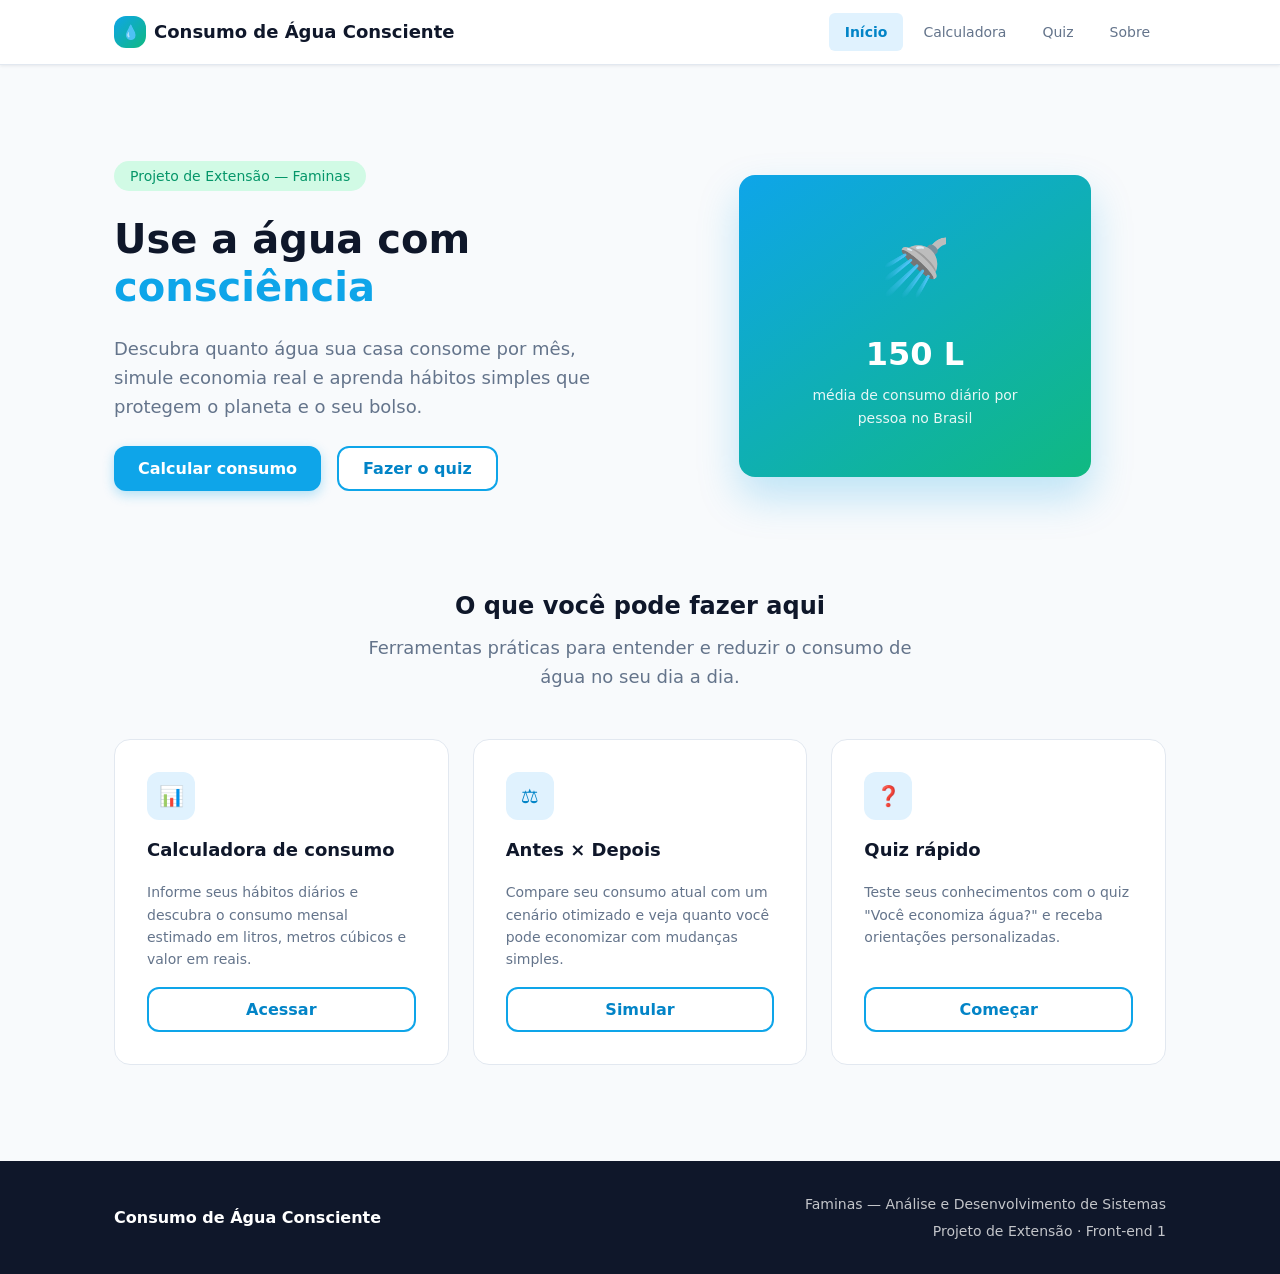
==== index.html @ c80ac8b9 "Início do projeto Consumo de Água Consciente Primeira entrega com as páginas principais, identidade " ====
<!DOCTYPE html>
<html lang="pt-BR">
<head>
  <meta charset="UTF-8">
  <meta name="viewport" content="width=device-width, initial-scale=1.0">
  <meta name="description" content="Consumo de Água Consciente — projeto de extensão sobre uso racional da água no dia a dia.">
  <title>Consumo de Água Consciente | Início</title>
  <link rel="stylesheet" href="css/variables.css">
  <link rel="stylesheet" href="css/layout.css">
</head>
<body>

  <header class="site-header">
    <div class="header-inner">
      <a href="index.html" class="site-logo" aria-label="Página inicial">
        <span class="logo-icon" aria-hidden="true">💧</span>
        <span>Consumo de Água Consciente</span>
      </a>

      <button class="nav-toggle" type="button" aria-label="Abrir menu de navegação" aria-expanded="false" aria-controls="menu-principal">
        <span class="nav-toggle-bar"></span>
        <span class="nav-toggle-bar"></span>
        <span class="nav-toggle-bar"></span>
      </button>

      <nav class="site-nav" id="menu-principal" aria-label="Navegação principal">
        <ul class="nav-list">
          <li><a href="index.html" class="nav-link nav-link--active">Início</a></li>
          <li><a href="calculadora.html" class="nav-link">Calculadora</a></li>
          <li><a href="quiz.html" class="nav-link">Quiz</a></li>
          <li><a href="sobre.html" class="nav-link">Sobre</a></li>
        </ul>
      </nav>
    </div>
  </header>

  <main class="site-main">
    <div class="container">

      <section class="hero" aria-labelledby="hero-titulo">
        <div class="hero-content">
          <span class="hero-badge">Projeto de Extensão — Faminas</span>
          <h1 id="hero-titulo" class="hero-title">
            Use a água com <span>consciência</span>
          </h1>
          <p class="hero-description">
            Descubra quanto água sua casa consome por mês, simule economia real
            e aprenda hábitos simples que protegem o planeta e o seu bolso.
          </p>
          <div class="hero-actions">
            <a href="calculadora.html" class="btn btn--primary">Calcular consumo</a>
            <a href="quiz.html" class="btn btn--secondary">Fazer o quiz</a>
          </div>
        </div>

        <aside class="hero-visual" aria-hidden="true">
          <div class="hero-card">
            <p class="hero-card-icon">🚿</p>
            <p class="hero-card-value">150 L</p>
            <p class="hero-card-label">média de consumo diário por pessoa no Brasil</p>
          </div>
        </aside>
      </section>

      <section class="section" aria-labelledby="recursos-titulo">
        <header class="section-header">
          <h2 id="recursos-titulo" class="section-title">O que você pode fazer aqui</h2>
          <p class="section-subtitle">
            Ferramentas práticas para entender e reduzir o consumo de água no seu dia a dia.
          </p>
        </header>

        <div class="card-grid">
          <article class="card">
            <span class="card-icon" aria-hidden="true">📊</span>
            <h3 class="card-title">Calculadora de consumo</h3>
            <p class="card-text">
              Informe seus hábitos diários e descubra o consumo mensal estimado
              em litros, metros cúbicos e valor em reais.
            </p>
            <a href="calculadora.html" class="btn btn--secondary">Acessar</a>
          </article>

          <article class="card">
            <span class="card-icon" aria-hidden="true">⚖️</span>
            <h3 class="card-title">Antes × Depois</h3>
            <p class="card-text">
              Compare seu consumo atual com um cenário otimizado e veja quanto
              você pode economizar com mudanças simples.
            </p>
            <a href="calculadora.html" class="btn btn--secondary">Simular</a>
          </article>

          <article class="card">
            <span class="card-icon" aria-hidden="true">❓</span>
            <h3 class="card-title">Quiz rápido</h3>
            <p class="card-text">
              Teste seus conhecimentos com o quiz "Você economiza água?" e
              receba orientações personalizadas.
            </p>
            <a href="quiz.html" class="btn btn--secondary">Começar</a>
          </article>
        </div>
      </section>

    </div>
  </main>

  <footer class="site-footer">
    <div class="footer-inner">
      <p class="footer-brand">Consumo de Água Consciente</p>
      <div class="footer-info">
        <p>Faminas — Análise e Desenvolvimento de Sistemas</p>
        <p>Projeto de Extensão · Front-end 1</p>
      </div>
    </div>
  </footer>

  <script src="js/main.js"></script>
</body>
</html>
---- css/variables.css ----
:root {
  /* Paleta — tons modernos de água e sustentabilidade */
  --color-primary: #0ea5e9;
  --color-primary-dark: #0284c7;
  --color-primary-light: #e0f2fe;
  --color-secondary: #10b981;
  --color-secondary-dark: #059669;

  --color-bg: #f8fafc;
  --color-bg-card: #ffffff;
  --color-surface: #f1f5f9;

  --color-text: #0f172a;
  --color-text-muted: #64748b;
  --color-text-inverse: #ffffff;

  --color-border: #e2e8f0;
  --color-shadow: rgba(15, 23, 42, 0.08);

  /* Tipografia */
  --font-family: "Segoe UI", system-ui, -apple-system, sans-serif;
  --font-size-sm: 0.875rem;
  --font-size-base: 1rem;
  --font-size-lg: 1.125rem;
  --font-size-xl: 1.25rem;
  --font-size-2xl: 1.5rem;
  --font-size-3xl: 2rem;
  --font-size-4xl: 2.5rem;

  --line-height: 1.6;
  --font-weight-normal: 400;
  --font-weight-medium: 500;
  --font-weight-semibold: 600;
  --font-weight-bold: 700;

  /* Espaçamento */
  --space-xs: 0.25rem;
  --space-sm: 0.5rem;
  --space-md: 1rem;
  --space-lg: 1.5rem;
  --space-xl: 2rem;
  --space-2xl: 3rem;
  --space-3xl: 4rem;

  /* Layout */
  --max-width: 1100px;
  --header-height: 4rem;
  --radius-sm: 0.375rem;
  --radius-md: 0.75rem;
  --radius-lg: 1rem;
  --radius-full: 9999px;

  /* Transições */
  --transition: 0.2s ease;
}
---- css/layout.css ----
/* Reset leve */
*,
*::before,
*::after {
  box-sizing: border-box;
  margin: 0;
  padding: 0;
}

html {
  scroll-behavior: smooth;
}

body {
  font-family: var(--font-family);
  font-size: var(--font-size-base);
  line-height: var(--line-height);
  color: var(--color-text);
  background-color: var(--color-bg);
  min-height: 100vh;
  display: flex;
  flex-direction: column;
}

img {
  max-width: 100%;
  height: auto;
  display: block;
}

a {
  color: var(--color-primary-dark);
  text-decoration: none;
  transition: color var(--transition);
}

a:hover {
  color: var(--color-primary);
}

ul {
  list-style: none;
}

.visually-hidden {
  position: absolute;
  width: 1px;
  height: 1px;
  padding: 0;
  margin: -1px;
  overflow: hidden;
  clip: rect(0, 0, 0, 0);
  white-space: nowrap;
  border: 0;
}

/* ========== Header ========== */
.site-header {
  position: sticky;
  top: 0;
  z-index: 100;
  background-color: var(--color-bg-card);
  border-bottom: 1px solid var(--color-border);
  box-shadow: 0 1px 3px var(--color-shadow);
}

.header-inner {
  max-width: var(--max-width);
  margin: 0 auto;
  padding: 0 var(--space-lg);
  height: var(--header-height);
  display: flex;
  align-items: center;
  justify-content: space-between;
  gap: var(--space-lg);
}

.site-logo {
  display: flex;
  align-items: center;
  gap: var(--space-sm);
  font-size: var(--font-size-lg);
  font-weight: var(--font-weight-bold);
  color: var(--color-text);
  white-space: nowrap;
}

.site-logo:hover {
  color: var(--color-primary-dark);
}

.logo-icon {
  width: 2rem;
  height: 2rem;
  background: linear-gradient(135deg, var(--color-primary), var(--color-secondary));
  border-radius: var(--radius-md);
  display: flex;
  align-items: center;
  justify-content: center;
  color: var(--color-text-inverse);
  font-size: var(--font-size-sm);
  font-weight: var(--font-weight-bold);
  flex-shrink: 0;
}

/* ========== Navegação ========== */
.nav-toggle {
  display: none;
  flex-direction: column;
  justify-content: center;
  gap: 5px;
  width: 2.5rem;
  height: 2.5rem;
  padding: var(--space-sm);
  background: none;
  border: 1px solid var(--color-border);
  border-radius: var(--radius-sm);
  cursor: pointer;
}

.nav-toggle-bar {
  display: block;
  width: 100%;
  height: 2px;
  background-color: var(--color-text);
  border-radius: var(--radius-full);
  transition: transform var(--transition), opacity var(--transition);
}

.nav-toggle[aria-expanded="true"] .nav-toggle-bar:nth-child(1) {
  transform: translateY(7px) rotate(45deg);
}

.nav-toggle[aria-expanded="true"] .nav-toggle-bar:nth-child(2) {
  opacity: 0;
}

.nav-toggle[aria-expanded="true"] .nav-toggle-bar:nth-child(3) {
  transform: translateY(-7px) rotate(-45deg);
}

.site-nav {
  display: flex;
  align-items: center;
}

.nav-list {
  display: flex;
  align-items: center;
  gap: var(--space-xs);
}

.nav-link {
  display: block;
  padding: var(--space-sm) var(--space-md);
  font-size: var(--font-size-sm);
  font-weight: var(--font-weight-medium);
  color: var(--color-text-muted);
  border-radius: var(--radius-sm);
  transition: background-color var(--transition), color var(--transition);
}

.nav-link:hover {
  color: var(--color-primary-dark);
  background-color: var(--color-primary-light);
}

.nav-link--active {
  color: var(--color-primary-dark);
  background-color: var(--color-primary-light);
  font-weight: var(--font-weight-semibold);
}

/* ========== Main ========== */
.site-main {
  flex: 1;
  width: 100%;
}

.container {
  max-width: var(--max-width);
  margin: 0 auto;
  padding: var(--space-2xl) var(--space-lg);
}

/* ========== Hero ========== */
.hero {
  display: grid;
  grid-template-columns: 1fr 1fr;
  gap: var(--space-2xl);
  align-items: center;
  padding: var(--space-2xl) 0;
}

.hero-content {
  display: flex;
  flex-direction: column;
  gap: var(--space-lg);
}

.hero-badge {
  display: inline-block;
  width: fit-content;
  padding: var(--space-xs) var(--space-md);
  font-size: var(--font-size-sm);
  font-weight: var(--font-weight-medium);
  color: var(--color-secondary-dark);
  background-color: #d1fae5;
  border-radius: var(--radius-full);
}

.hero-title {
  font-size: var(--font-size-4xl);
  font-weight: var(--font-weight-bold);
  line-height: 1.2;
  color: var(--color-text);
}

.hero-title span {
  color: var(--color-primary);
}

.hero-description {
  font-size: var(--font-size-lg);
  color: var(--color-text-muted);
  max-width: 32rem;
}

.hero-actions {
  display: flex;
  flex-wrap: wrap;
  gap: var(--space-md);
}

.hero-visual {
  display: flex;
  align-items: center;
  justify-content: center;
}

.hero-card {
  width: 100%;
  max-width: 22rem;
  padding: var(--space-2xl);
  background: linear-gradient(145deg, var(--color-primary), var(--color-secondary));
  border-radius: var(--radius-lg);
  color: var(--color-text-inverse);
  text-align: center;
  box-shadow: 0 20px 40px rgba(14, 165, 233, 0.25);
}

.hero-card-icon {
  font-size: 3.5rem;
  margin-bottom: var(--space-md);
}

.hero-card-value {
  font-size: var(--font-size-3xl);
  font-weight: var(--font-weight-bold);
  margin-bottom: var(--space-xs);
}

.hero-card-label {
  font-size: var(--font-size-sm);
  opacity: 0.9;
}

/* ========== Seções genéricas ========== */
.section {
  padding: var(--space-2xl) 0;
}

.section-header {
  text-align: center;
  margin-bottom: var(--space-2xl);
}

.section-title {
  font-size: var(--font-size-2xl);
  font-weight: var(--font-weight-bold);
  color: var(--color-text);
  margin-bottom: var(--space-sm);
}

.section-subtitle {
  font-size: var(--font-size-lg);
  color: var(--color-text-muted);
  max-width: 36rem;
  margin: 0 auto;
}

/* ========== Cards em grid ========== */
.card-grid {
  display: grid;
  grid-template-columns: repeat(3, 1fr);
  gap: var(--space-lg);
}

.card {
  background-color: var(--color-bg-card);
  border: 1px solid var(--color-border);
  border-radius: var(--radius-lg);
  padding: var(--space-xl);
  display: flex;
  flex-direction: column;
  gap: var(--space-md);
  transition: box-shadow var(--transition), transform var(--transition);
}

.card:hover {
  box-shadow: 0 8px 24px var(--color-shadow);
  transform: translateY(-2px);
}

.card-icon {
  width: 3rem;
  height: 3rem;
  display: flex;
  align-items: center;
  justify-content: center;
  background-color: var(--color-primary-light);
  color: var(--color-primary-dark);
  border-radius: var(--radius-md);
  font-size: var(--font-size-xl);
}

.card-title {
  font-size: var(--font-size-lg);
  font-weight: var(--font-weight-semibold);
  color: var(--color-text);
}

.card-text {
  font-size: var(--font-size-sm);
  color: var(--color-text-muted);
  flex: 1;
}

/* ========== Botões ========== */
.btn {
  display: inline-flex;
  align-items: center;
  justify-content: center;
  gap: var(--space-sm);
  padding: var(--space-sm) var(--space-lg);
  font-family: var(--font-family);
  font-size: var(--font-size-base);
  font-weight: var(--font-weight-semibold);
  border: none;
  border-radius: var(--radius-md);
  cursor: pointer;
  transition: background-color var(--transition), transform var(--transition), box-shadow var(--transition);
  text-decoration: none;
}

.btn:hover {
  transform: translateY(-1px);
}

.btn--primary {
  background-color: var(--color-primary);
  color: var(--color-text-inverse);
  box-shadow: 0 4px 12px rgba(14, 165, 233, 0.3);
}

.btn--primary:hover {
  background-color: var(--color-primary-dark);
  color: var(--color-text-inverse);
}

.btn--secondary {
  background-color: var(--color-bg-card);
  color: var(--color-primary-dark);
  border: 2px solid var(--color-primary);
}

.btn--secondary:hover {
  background-color: var(--color-primary-light);
  color: var(--color-primary-dark);
}

/* ========== Página placeholder ========== */
.page-header {
  text-align: center;
  padding: var(--space-xl) 0 var(--space-2xl);
}

.page-title {
  font-size: var(--font-size-3xl);
  font-weight: var(--font-weight-bold);
  color: var(--color-text);
  margin-bottom: var(--space-sm);
}

.page-description {
  font-size: var(--font-size-lg);
  color: var(--color-text-muted);
  max-width: 36rem;
  margin: 0 auto;
}

.placeholder-box {
  background-color: var(--color-bg-card);
  border: 2px dashed var(--color-border);
  border-radius: var(--radius-lg);
  padding: var(--space-3xl) var(--space-xl);
  text-align: center;
  color: var(--color-text-muted);
}

.placeholder-box p {
  font-size: var(--font-size-lg);
  margin-bottom: var(--space-sm);
}

.placeholder-box small {
  font-size: var(--font-size-sm);
  color: var(--color-text-muted);
}

/* ========== Página Sobre ========== */
.about-grid {
  display: grid;
  grid-template-columns: 1fr 1fr;
  gap: var(--space-2xl);
  align-items: start;
}

.about-card {
  background-color: var(--color-bg-card);
  border: 1px solid var(--color-border);
  border-radius: var(--radius-lg);
  padding: var(--space-xl);
}

.about-card h2 {
  font-size: var(--font-size-xl);
  font-weight: var(--font-weight-semibold);
  margin-bottom: var(--space-md);
  color: var(--color-text);
}

.about-card p {
  color: var(--color-text-muted);
  margin-bottom: var(--space-md);
}

.about-card p:last-child {
  margin-bottom: 0;
}

.info-list {
  display: flex;
  flex-direction: column;
  gap: var(--space-md);
}

.info-item {
  display: flex;
  flex-direction: column;
  gap: var(--space-xs);
  padding: var(--space-md);
  background-color: var(--color-surface);
  border-radius: var(--radius-md);
}

.info-label {
  font-size: var(--font-size-sm);
  font-weight: var(--font-weight-semibold);
  color: var(--color-primary-dark);
  text-transform: uppercase;
  letter-spacing: 0.05em;
}

.info-value {
  font-size: var(--font-size-base);
  color: var(--color-text);
}

/* ========== Footer ========== */
.site-footer {
  background-color: var(--color-text);
  color: var(--color-text-inverse);
  margin-top: auto;
}

.footer-inner {
  max-width: var(--max-width);
  margin: 0 auto;
  padding: var(--space-xl) var(--space-lg);
  display: flex;
  flex-wrap: wrap;
  align-items: center;
  justify-content: space-between;
  gap: var(--space-md);
}

.footer-brand {
  font-weight: var(--font-weight-semibold);
  font-size: var(--font-size-base);
}

.footer-info {
  font-size: var(--font-size-sm);
  opacity: 0.75;
  text-align: right;
}

.footer-info p {
  margin-bottom: var(--space-xs);
}

.footer-info p:last-child {
  margin-bottom: 0;
}

/* ========== Responsivo ========== */
@media (max-width: 768px) {
  .nav-toggle {
    display: flex;
  }

  .site-nav {
    position: absolute;
    top: var(--header-height);
    left: 0;
    right: 0;
    background-color: var(--color-bg-card);
    border-bottom: 1px solid var(--color-border);
    box-shadow: 0 4px 12px var(--color-shadow);
    display: none;
  }

  .site-nav.is-open {
    display: block;
  }

  .nav-list {
    flex-direction: column;
    align-items: stretch;
    padding: var(--space-md);
    gap: var(--space-xs);
  }

  .nav-link {
    padding: var(--space-md);
  }

  .hero {
    grid-template-columns: 1fr;
    text-align: center;
  }

  .hero-content {
    align-items: center;
  }

  .hero-description {
    max-width: none;
  }

  .hero-title {
    font-size: var(--font-size-3xl);
  }

  .hero-visual {
    order: -1;
  }

  .card-grid {
    grid-template-columns: 1fr;
  }

  .about-grid {
    grid-template-columns: 1fr;
  }

  .footer-inner {
    flex-direction: column;
    text-align: center;
  }

  .footer-info {
    text-align: center;
  }
}
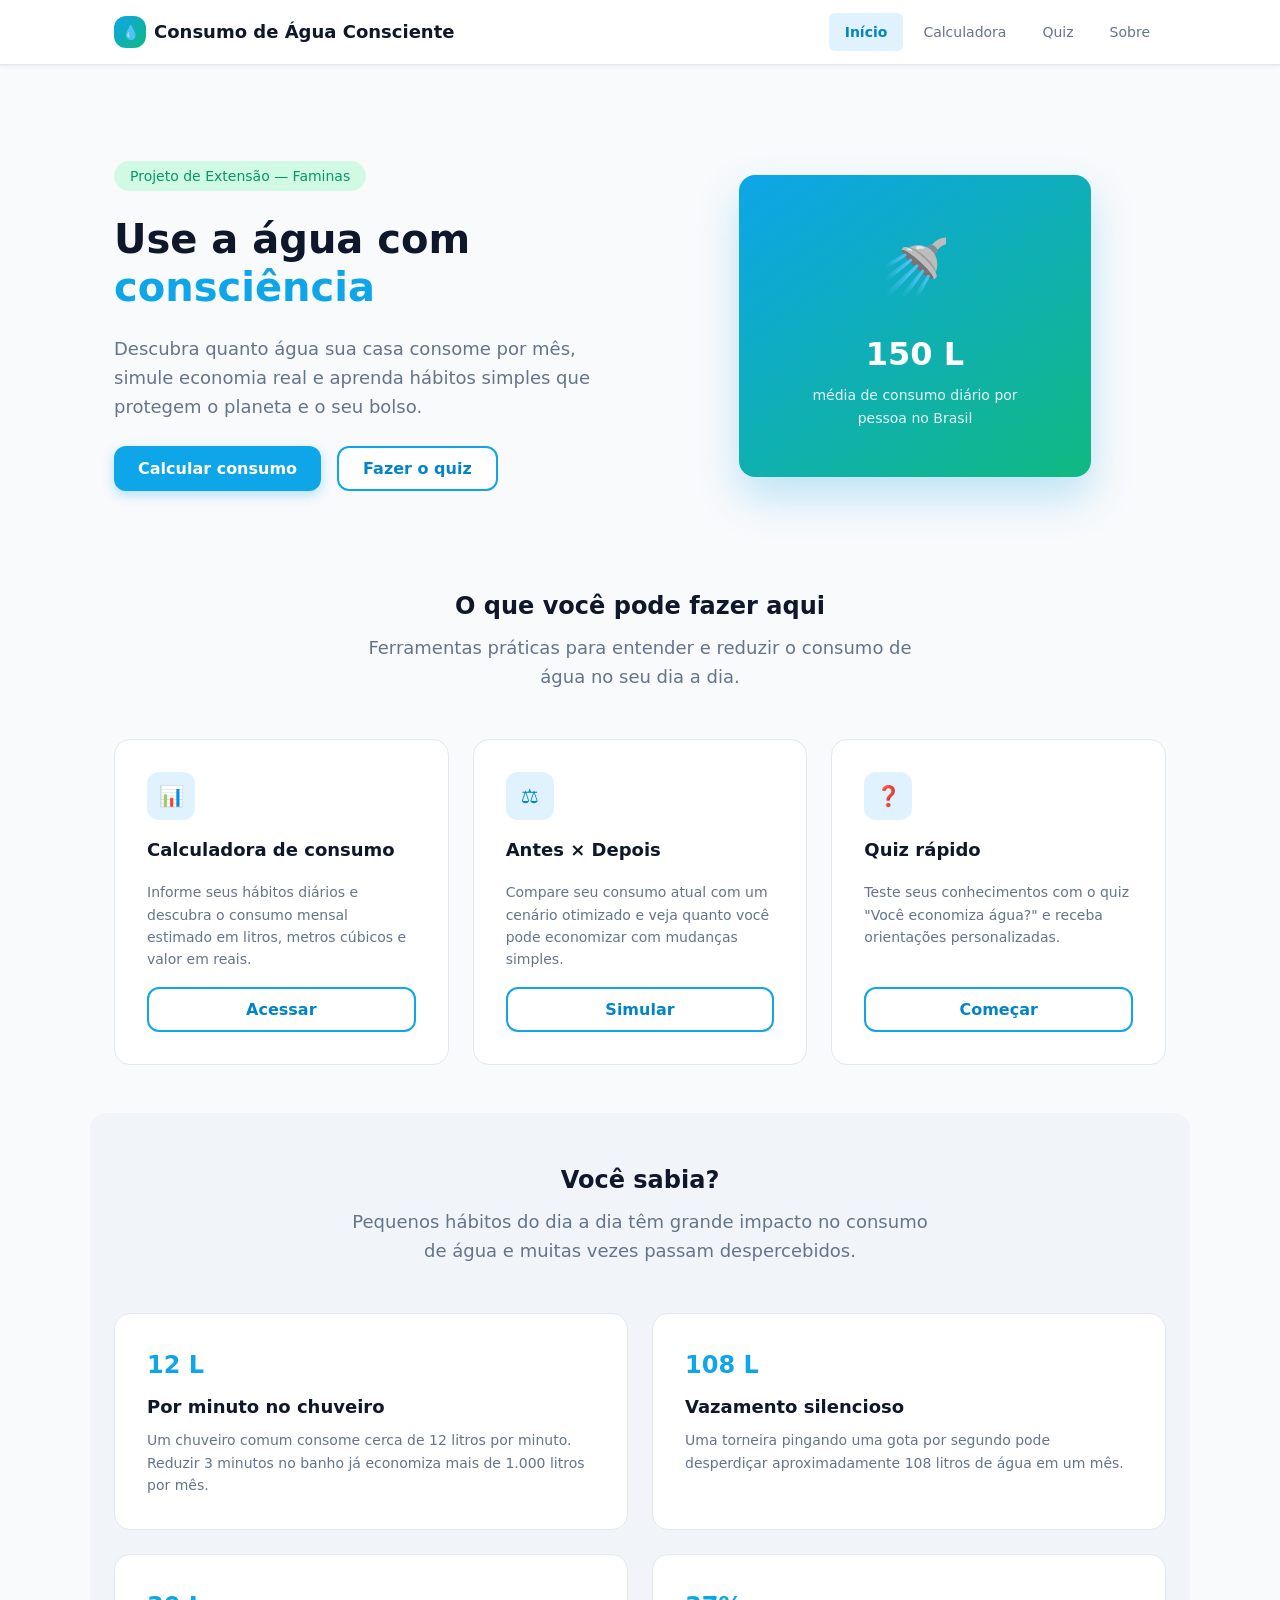
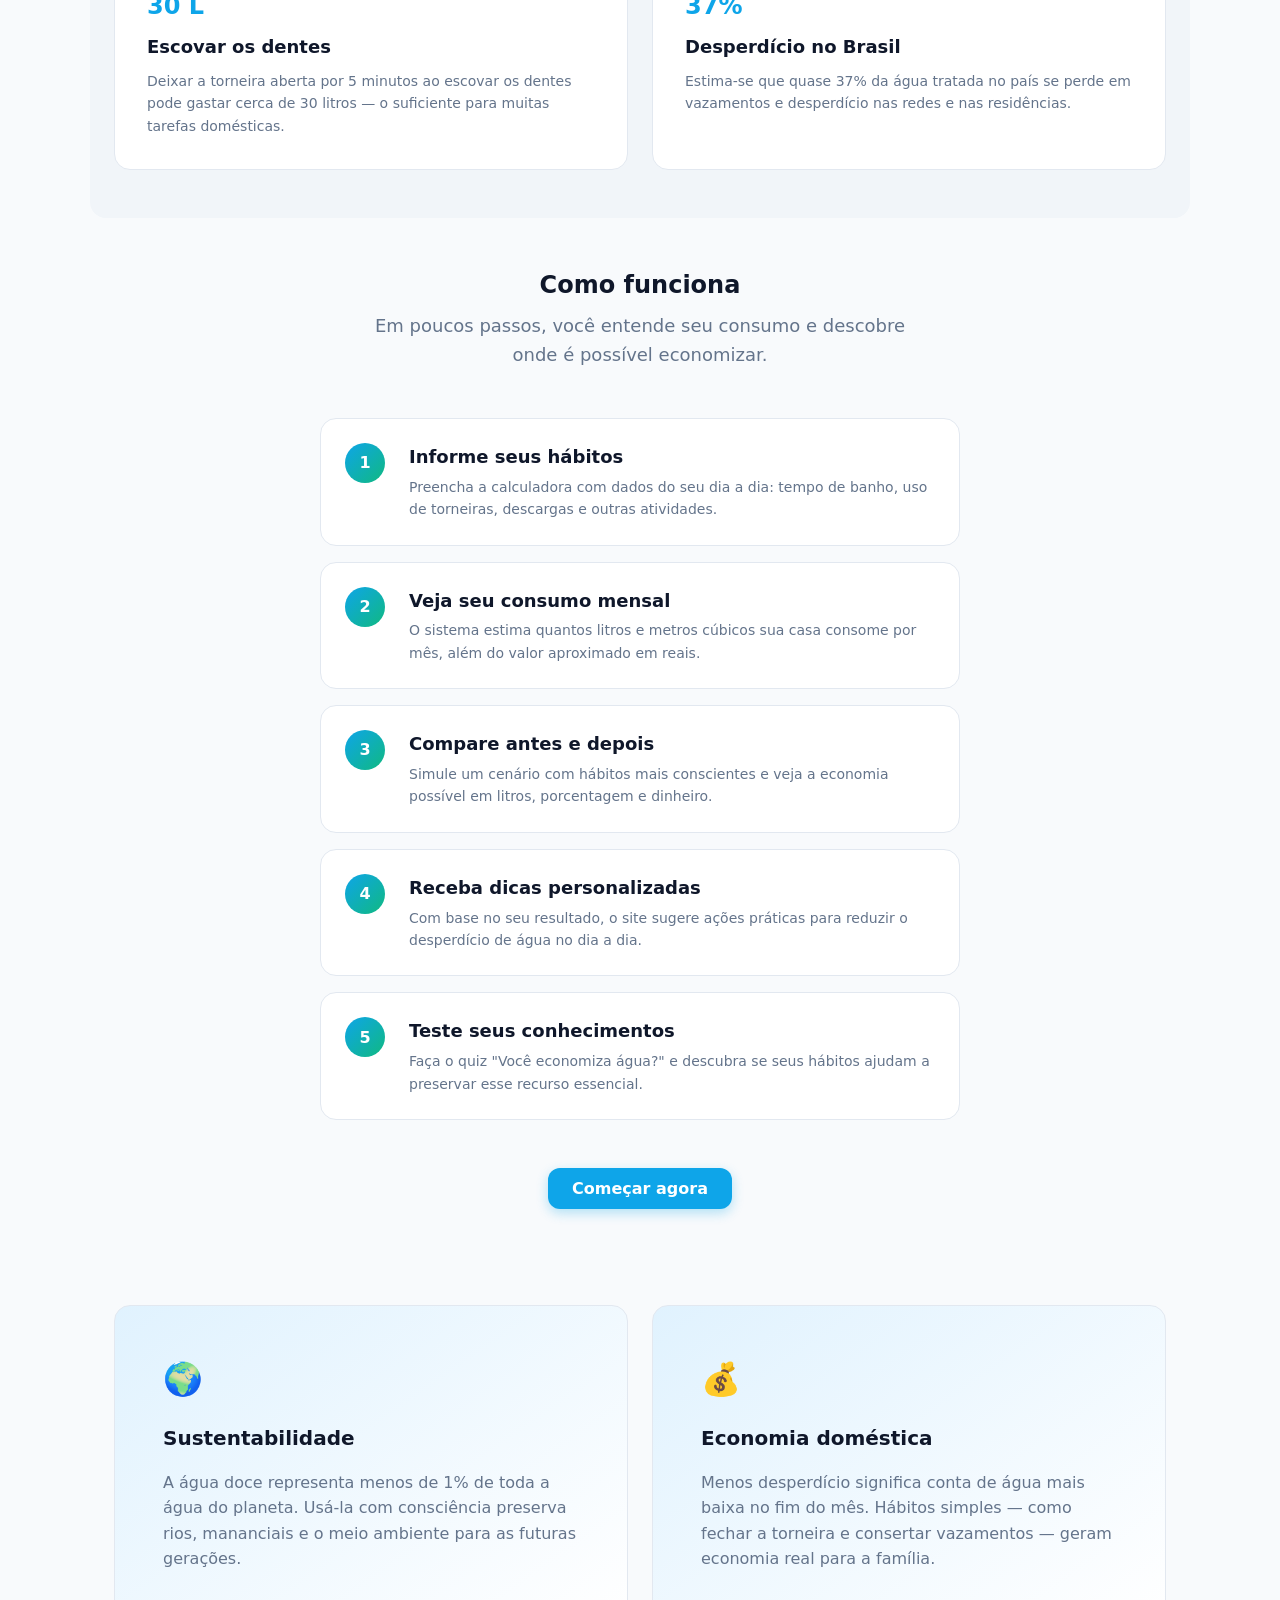
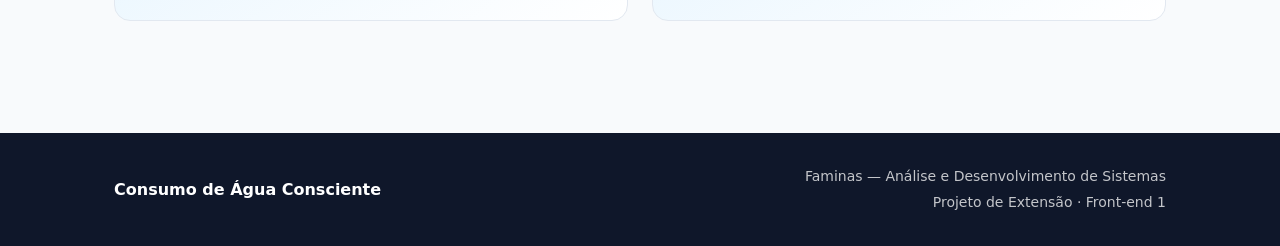
==== commit 6c5d3a41: "Conteúdo educativo na home e página sobre Adicionadas seções de curiosidades, como funciona, impacto" ====
--- a/index.html
+++ b/index.html
@@ -103,6 +103,148 @@
         </div>
       </section>
 
+      <section class="section section--alt" aria-labelledby="curiosidades-titulo">
+        <header class="section-header">
+          <h2 id="curiosidades-titulo" class="section-title">Você sabia?</h2>
+          <p class="section-subtitle">
+            Pequenos hábitos do dia a dia têm grande impacto no consumo de água
+            e muitas vezes passam despercebidos.
+          </p>
+        </header>
+
+        <div class="facts-grid">
+          <article class="fact-card">
+            <p class="fact-value">12 L</p>
+            <h3 class="fact-title">Por minuto no chuveiro</h3>
+            <p class="fact-text">
+              Um chuveiro comum consome cerca de 12 litros por minuto.
+              Reduzir 3 minutos no banho já economiza mais de 1.000 litros por mês.
+            </p>
+          </article>
+
+          <article class="fact-card">
+            <p class="fact-value">108 L</p>
+            <h3 class="fact-title">Vazamento silencioso</h3>
+            <p class="fact-text">
+              Uma torneira pingando uma gota por segundo pode desperdiçar
+              aproximadamente 108 litros de água em um mês.
+            </p>
+          </article>
+
+          <article class="fact-card">
+            <p class="fact-value">30 L</p>
+            <h3 class="fact-title">Escovar os dentes</h3>
+            <p class="fact-text">
+              Deixar a torneira aberta por 5 minutos ao escovar os dentes
+              pode gastar cerca de 30 litros — o suficiente para muitas tarefas domésticas.
+            </p>
+          </article>
+
+          <article class="fact-card">
+            <p class="fact-value">37%</p>
+            <h3 class="fact-title">Desperdício no Brasil</h3>
+            <p class="fact-text">
+              Estima-se que quase 37% da água tratada no país se perde em vazamentos
+              e desperdício nas redes e nas residências.
+            </p>
+          </article>
+        </div>
+      </section>
+
+      <section class="section" aria-labelledby="como-funciona-titulo">
+        <header class="section-header">
+          <h2 id="como-funciona-titulo" class="section-title">Como funciona</h2>
+          <p class="section-subtitle">
+            Em poucos passos, você entende seu consumo e descobre onde é possível economizar.
+          </p>
+        </header>
+
+        <ol class="steps-list">
+          <li class="step-item">
+            <span class="step-number" aria-hidden="true">1</span>
+            <div class="step-content">
+              <h3 class="step-title">Informe seus hábitos</h3>
+              <p class="step-text">
+                Preencha a calculadora com dados do seu dia a dia: tempo de banho,
+                uso de torneiras, descargas e outras atividades.
+              </p>
+            </div>
+          </li>
+
+          <li class="step-item">
+            <span class="step-number" aria-hidden="true">2</span>
+            <div class="step-content">
+              <h3 class="step-title">Veja seu consumo mensal</h3>
+              <p class="step-text">
+                O sistema estima quantos litros e metros cúbicos sua casa consome
+                por mês, além do valor aproximado em reais.
+              </p>
+            </div>
+          </li>
+
+          <li class="step-item">
+            <span class="step-number" aria-hidden="true">3</span>
+            <div class="step-content">
+              <h3 class="step-title">Compare antes e depois</h3>
+              <p class="step-text">
+                Simule um cenário com hábitos mais conscientes e veja a economia
+                possível em litros, porcentagem e dinheiro.
+              </p>
+            </div>
+          </li>
+
+          <li class="step-item">
+            <span class="step-number" aria-hidden="true">4</span>
+            <div class="step-content">
+              <h3 class="step-title">Receba dicas personalizadas</h3>
+              <p class="step-text">
+                Com base no seu resultado, o site sugere ações práticas para
+                reduzir o desperdício de água no dia a dia.
+              </p>
+            </div>
+          </li>
+
+          <li class="step-item">
+            <span class="step-number" aria-hidden="true">5</span>
+            <div class="step-content">
+              <h3 class="step-title">Teste seus conhecimentos</h3>
+              <p class="step-text">
+                Faça o quiz "Você economiza água?" e descubra se seus hábitos
+                ajudam a preservar esse recurso essencial.
+              </p>
+            </div>
+          </li>
+        </ol>
+
+        <p class="steps-cta">
+          <a href="calculadora.html" class="btn btn--primary">Começar agora</a>
+        </p>
+      </section>
+
+      <section class="section section--impact" aria-labelledby="impacto-titulo">
+        <div class="impact-grid">
+          <article class="impact-card">
+            <span class="impact-icon" aria-hidden="true">🌍</span>
+            <h2 id="impacto-titulo" class="impact-title">Sustentabilidade</h2>
+            <p class="impact-text">
+              A água doce representa menos de 1% de toda a água do planeta.
+              Usá-la com consciência preserva rios, mananciais e o meio ambiente
+              para as futuras gerações.
+            </p>
+          </article>
+
+          <article class="impact-card">
+            <span class="impact-icon" aria-hidden="true">💰</span>
+            <h2 class="impact-title">Economia doméstica</h2>
+            <p class="impact-text">
+              Menos desperdício significa conta de água mais baixa no fim do mês.
+              Hábitos simples — como fechar a torneira e consertar vazamentos —
+              geram economia real para a família.
+            </p>
+          </article>
+        </div>
+      </section>
+
     </div>
   </main>
 
--- a/css/layout.css
+++ b/css/layout.css
@@ -477,6 +477,214 @@
   color: var(--color-text);
 }
 
+/* ========== Seções alternadas ========== */
+.section--alt {
+  background-color: var(--color-surface);
+  margin: 0 calc(-1 * var(--space-lg));
+  padding-left: var(--space-lg);
+  padding-right: var(--space-lg);
+  border-radius: var(--radius-lg);
+}
+
+/* ========== Curiosidades (facts) ========== */
+.facts-grid {
+  display: grid;
+  grid-template-columns: repeat(2, 1fr);
+  gap: var(--space-lg);
+}
+
+.fact-card {
+  background-color: var(--color-bg-card);
+  border: 1px solid var(--color-border);
+  border-radius: var(--radius-lg);
+  padding: var(--space-xl);
+  display: flex;
+  flex-direction: column;
+  gap: var(--space-sm);
+}
+
+.fact-value {
+  font-size: var(--font-size-2xl);
+  font-weight: var(--font-weight-bold);
+  color: var(--color-primary);
+}
+
+.fact-title {
+  font-size: var(--font-size-lg);
+  font-weight: var(--font-weight-semibold);
+  color: var(--color-text);
+}
+
+.fact-text {
+  font-size: var(--font-size-sm);
+  color: var(--color-text-muted);
+  line-height: var(--line-height);
+}
+
+/* ========== Como funciona (steps) ========== */
+.steps-list {
+  display: flex;
+  flex-direction: column;
+  gap: var(--space-md);
+  max-width: 40rem;
+  margin: 0 auto;
+  list-style: none;
+}
+
+.step-item {
+  display: flex;
+  align-items: flex-start;
+  gap: var(--space-lg);
+  padding: var(--space-lg);
+  background-color: var(--color-bg-card);
+  border: 1px solid var(--color-border);
+  border-radius: var(--radius-lg);
+}
+
+.step-number {
+  flex-shrink: 0;
+  width: 2.5rem;
+  height: 2.5rem;
+  display: flex;
+  align-items: center;
+  justify-content: center;
+  background: linear-gradient(135deg, var(--color-primary), var(--color-secondary));
+  color: var(--color-text-inverse);
+  font-weight: var(--font-weight-bold);
+  border-radius: var(--radius-full);
+}
+
+.step-content {
+  display: flex;
+  flex-direction: column;
+  gap: var(--space-xs);
+}
+
+.step-title {
+  font-size: var(--font-size-lg);
+  font-weight: var(--font-weight-semibold);
+  color: var(--color-text);
+}
+
+.step-text {
+  font-size: var(--font-size-sm);
+  color: var(--color-text-muted);
+}
+
+.steps-cta {
+  text-align: center;
+  margin-top: var(--space-2xl);
+}
+
+/* ========== Impacto ========== */
+.section--impact {
+  padding-bottom: var(--space-3xl);
+}
+
+.impact-grid {
+  display: grid;
+  grid-template-columns: 1fr 1fr;
+  gap: var(--space-lg);
+}
+
+.impact-card {
+  background: linear-gradient(145deg, var(--color-primary-light), var(--color-bg-card));
+  border: 1px solid var(--color-border);
+  border-radius: var(--radius-lg);
+  padding: var(--space-2xl);
+  display: flex;
+  flex-direction: column;
+  gap: var(--space-md);
+}
+
+.impact-icon {
+  font-size: var(--font-size-3xl);
+}
+
+.impact-title {
+  font-size: var(--font-size-xl);
+  font-weight: var(--font-weight-semibold);
+  color: var(--color-text);
+}
+
+.impact-text {
+  font-size: var(--font-size-base);
+  color: var(--color-text-muted);
+  line-height: var(--line-height);
+}
+
+/* ========== Objetivos (Sobre) ========== */
+.objectives-list {
+  display: flex;
+  flex-direction: column;
+  gap: var(--space-md);
+  max-width: 40rem;
+  margin: 0 auto;
+}
+
+.objective-item {
+  display: flex;
+  align-items: flex-start;
+  gap: var(--space-md);
+  padding: var(--space-lg);
+  background-color: var(--color-bg-card);
+  border: 1px solid var(--color-border);
+  border-radius: var(--radius-md);
+}
+
+.objective-marker {
+  flex-shrink: 0;
+  width: 1.75rem;
+  height: 1.75rem;
+  display: flex;
+  align-items: center;
+  justify-content: center;
+  background-color: #d1fae5;
+  color: var(--color-secondary-dark);
+  font-weight: var(--font-weight-bold);
+  border-radius: var(--radius-full);
+  font-size: var(--font-size-sm);
+}
+
+.objective-item p {
+  color: var(--color-text-muted);
+  font-size: var(--font-size-base);
+}
+
+/* ========== Autor (Sobre) ========== */
+.author-card {
+  max-width: 40rem;
+  margin: 0 auto;
+  background-color: var(--color-bg-card);
+  border: 1px solid var(--color-border);
+  border-radius: var(--radius-lg);
+  padding: var(--space-2xl);
+  text-align: center;
+}
+
+.author-card h2 {
+  font-size: var(--font-size-xl);
+  font-weight: var(--font-weight-semibold);
+  margin-bottom: var(--space-md);
+  color: var(--color-text);
+}
+
+.author-card p {
+  color: var(--color-text-muted);
+  margin-bottom: var(--space-md);
+}
+
+.author-card p:last-child {
+  margin-bottom: 0;
+}
+
+.author-name {
+  margin-top: var(--space-lg);
+  padding-top: var(--space-lg);
+  border-top: 1px solid var(--color-border);
+  color: var(--color-text);
+}
+
 /* ========== Footer ========== */
 .site-footer {
   background-color: var(--color-text);
@@ -575,6 +783,19 @@
     grid-template-columns: 1fr;
   }
 
+  .facts-grid {
+    grid-template-columns: 1fr;
+  }
+
+  .impact-grid {
+    grid-template-columns: 1fr;
+  }
+
+  .section--alt {
+    margin: 0;
+    border-radius: 0;
+  }
+
   .footer-inner {
     flex-direction: column;
     text-align: center;
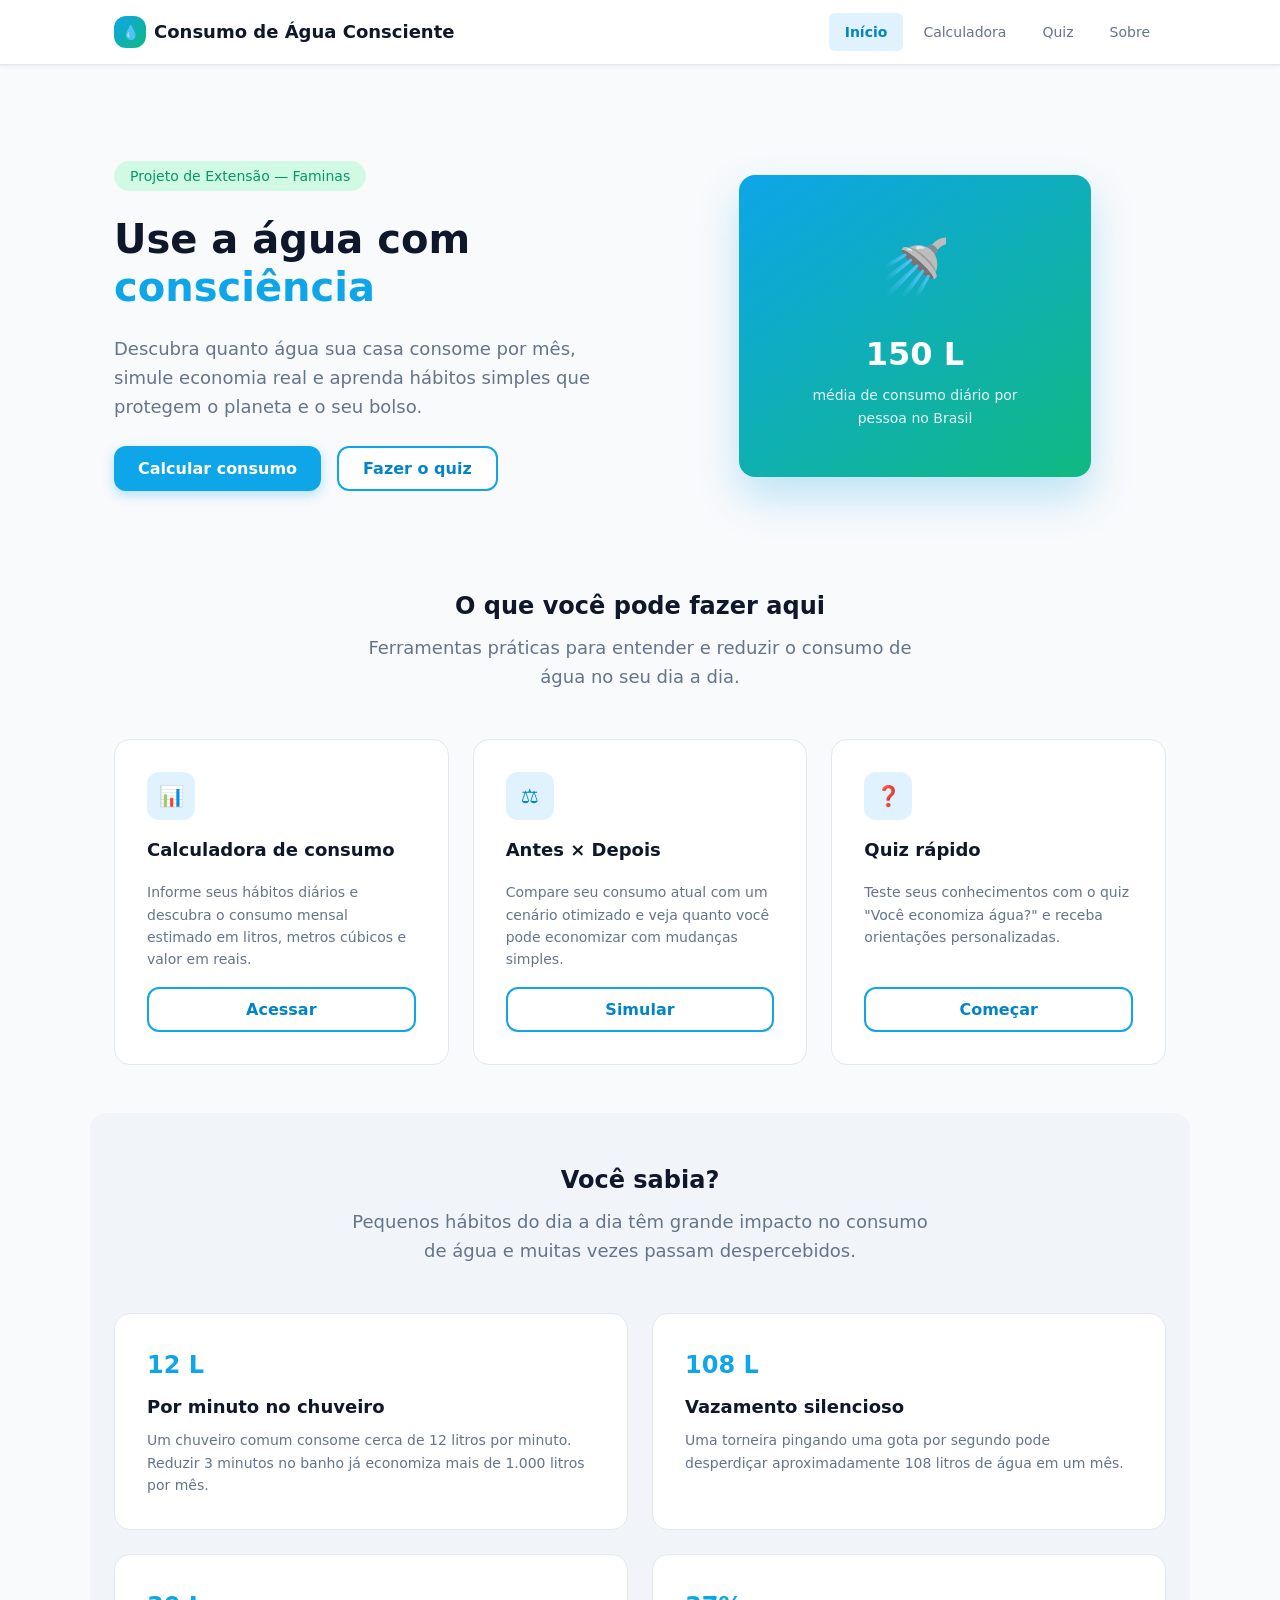
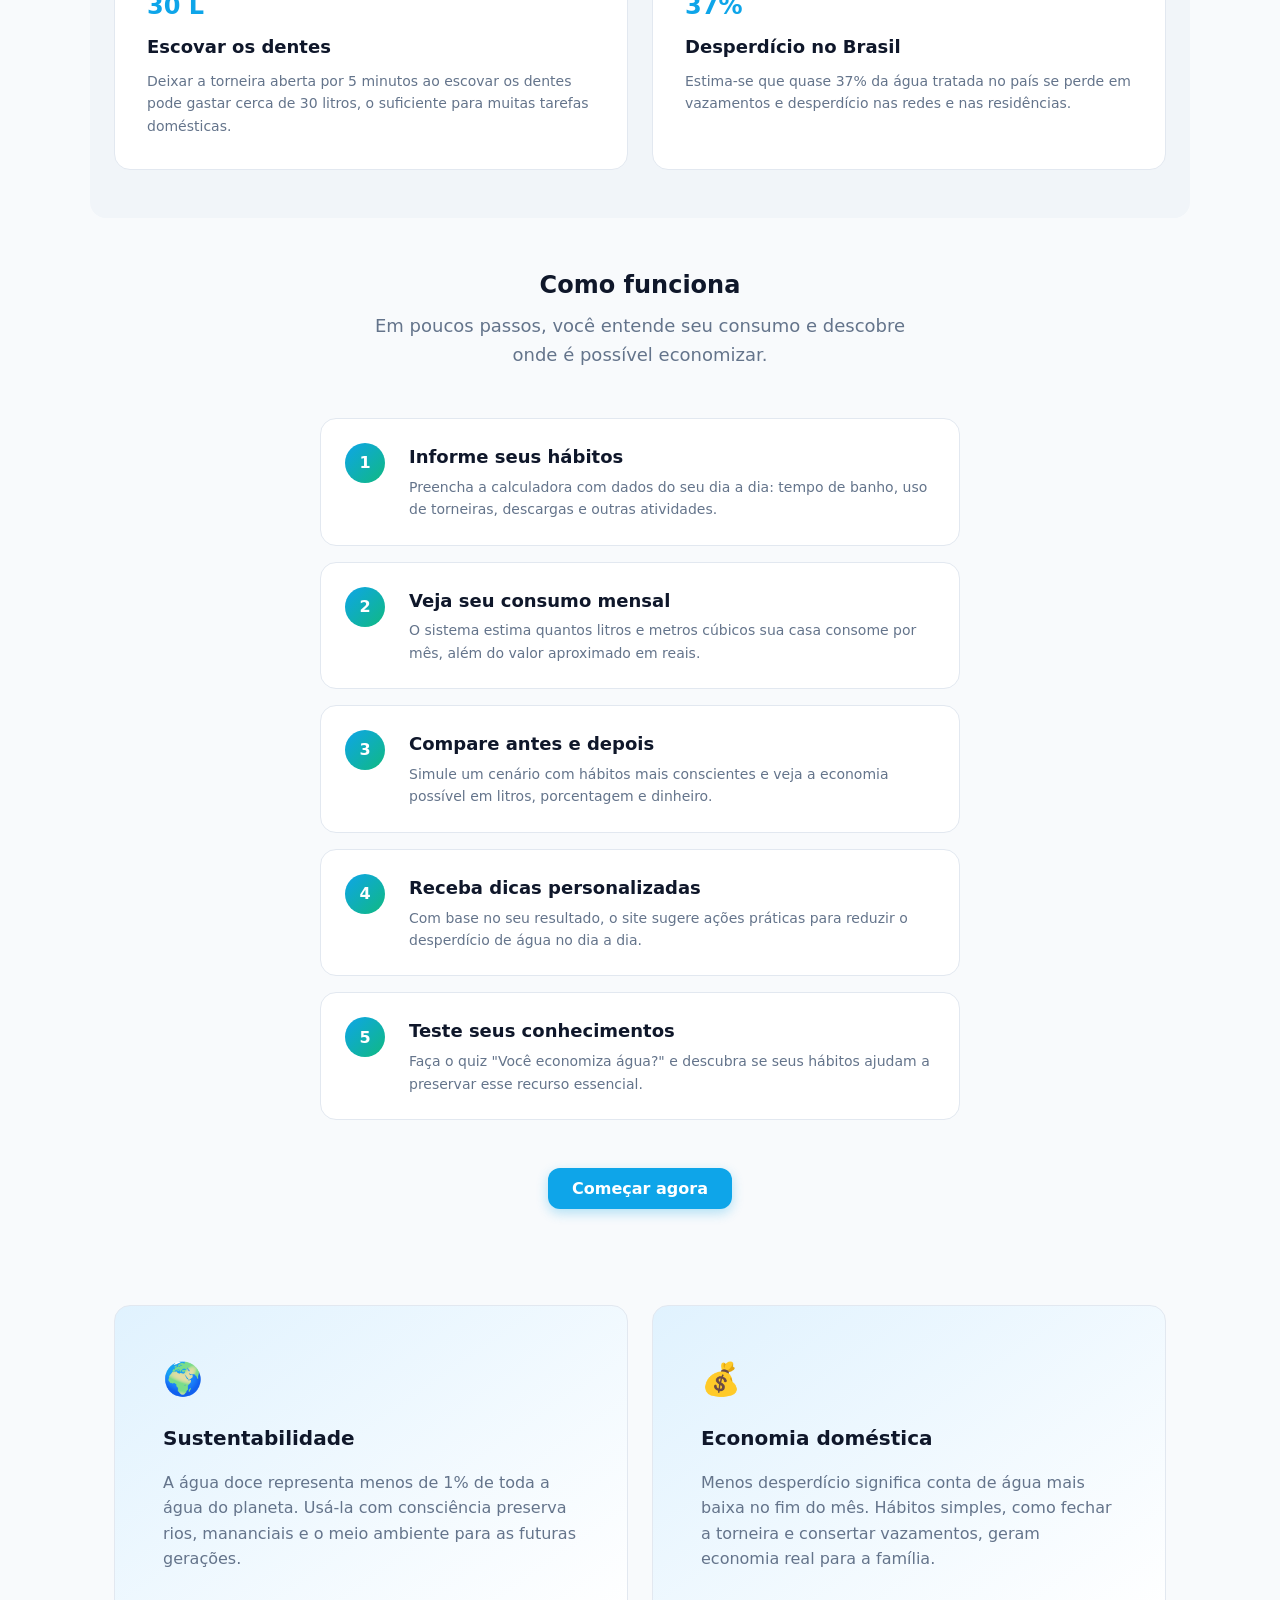
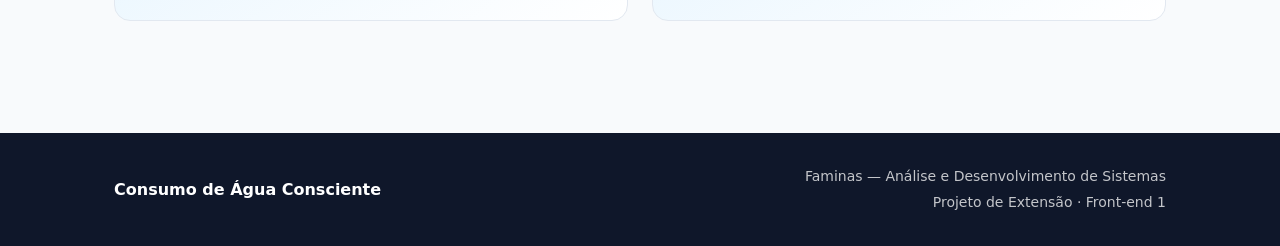
==== commit d814c24b: "Melhorias na calculadora e ajustes do projeto Modos de cálculo pessoal e consciente, comparação com " ====
--- a/index.html
+++ b/index.html
@@ -136,7 +136,7 @@
             <h3 class="fact-title">Escovar os dentes</h3>
             <p class="fact-text">
               Deixar a torneira aberta por 5 minutos ao escovar os dentes
-              pode gastar cerca de 30 litros — o suficiente para muitas tarefas domésticas.
+              pode gastar cerca de 30 litros, o suficiente para muitas tarefas domésticas.
             </p>
           </article>
 
@@ -238,7 +238,7 @@
             <h2 class="impact-title">Economia doméstica</h2>
             <p class="impact-text">
               Menos desperdício significa conta de água mais baixa no fim do mês.
-              Hábitos simples — como fechar a torneira e consertar vazamentos —
+              Hábitos simples, como fechar a torneira e consertar vazamentos,
               geram economia real para a família.
             </p>
           </article>
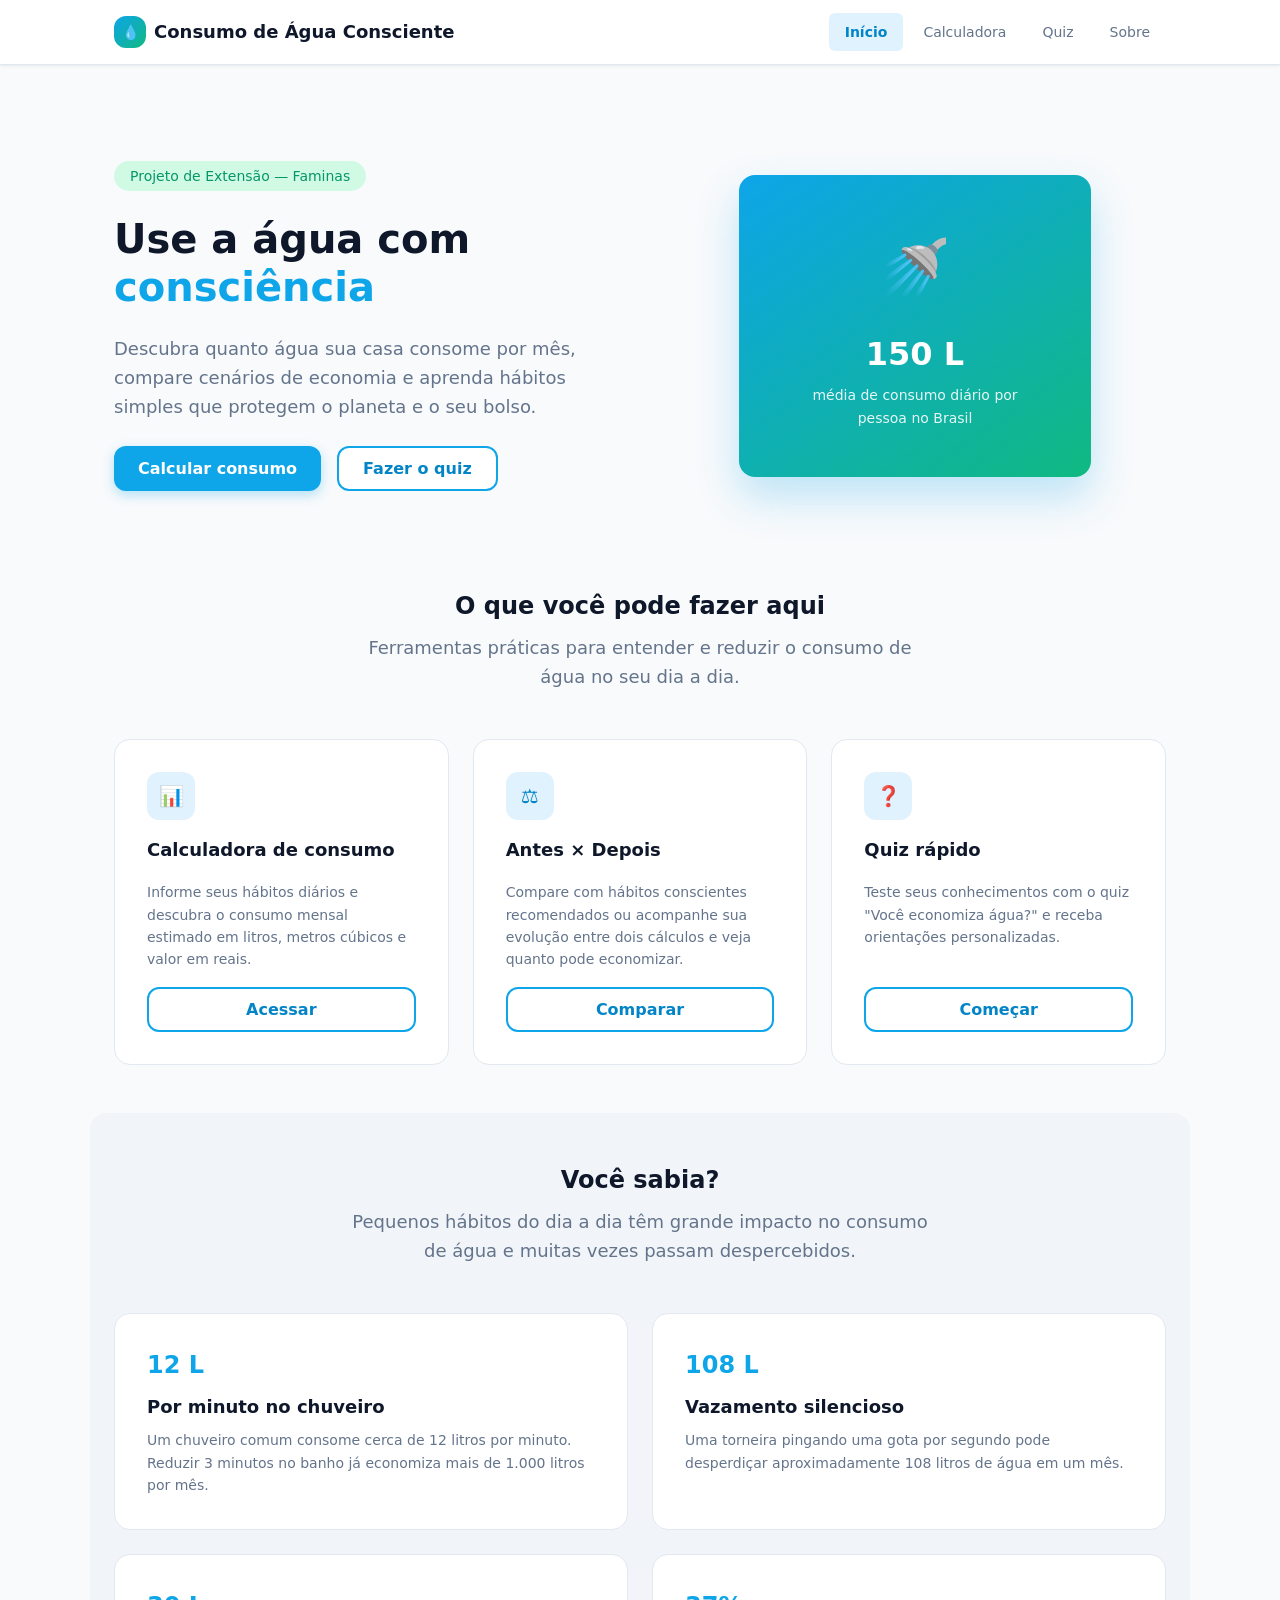
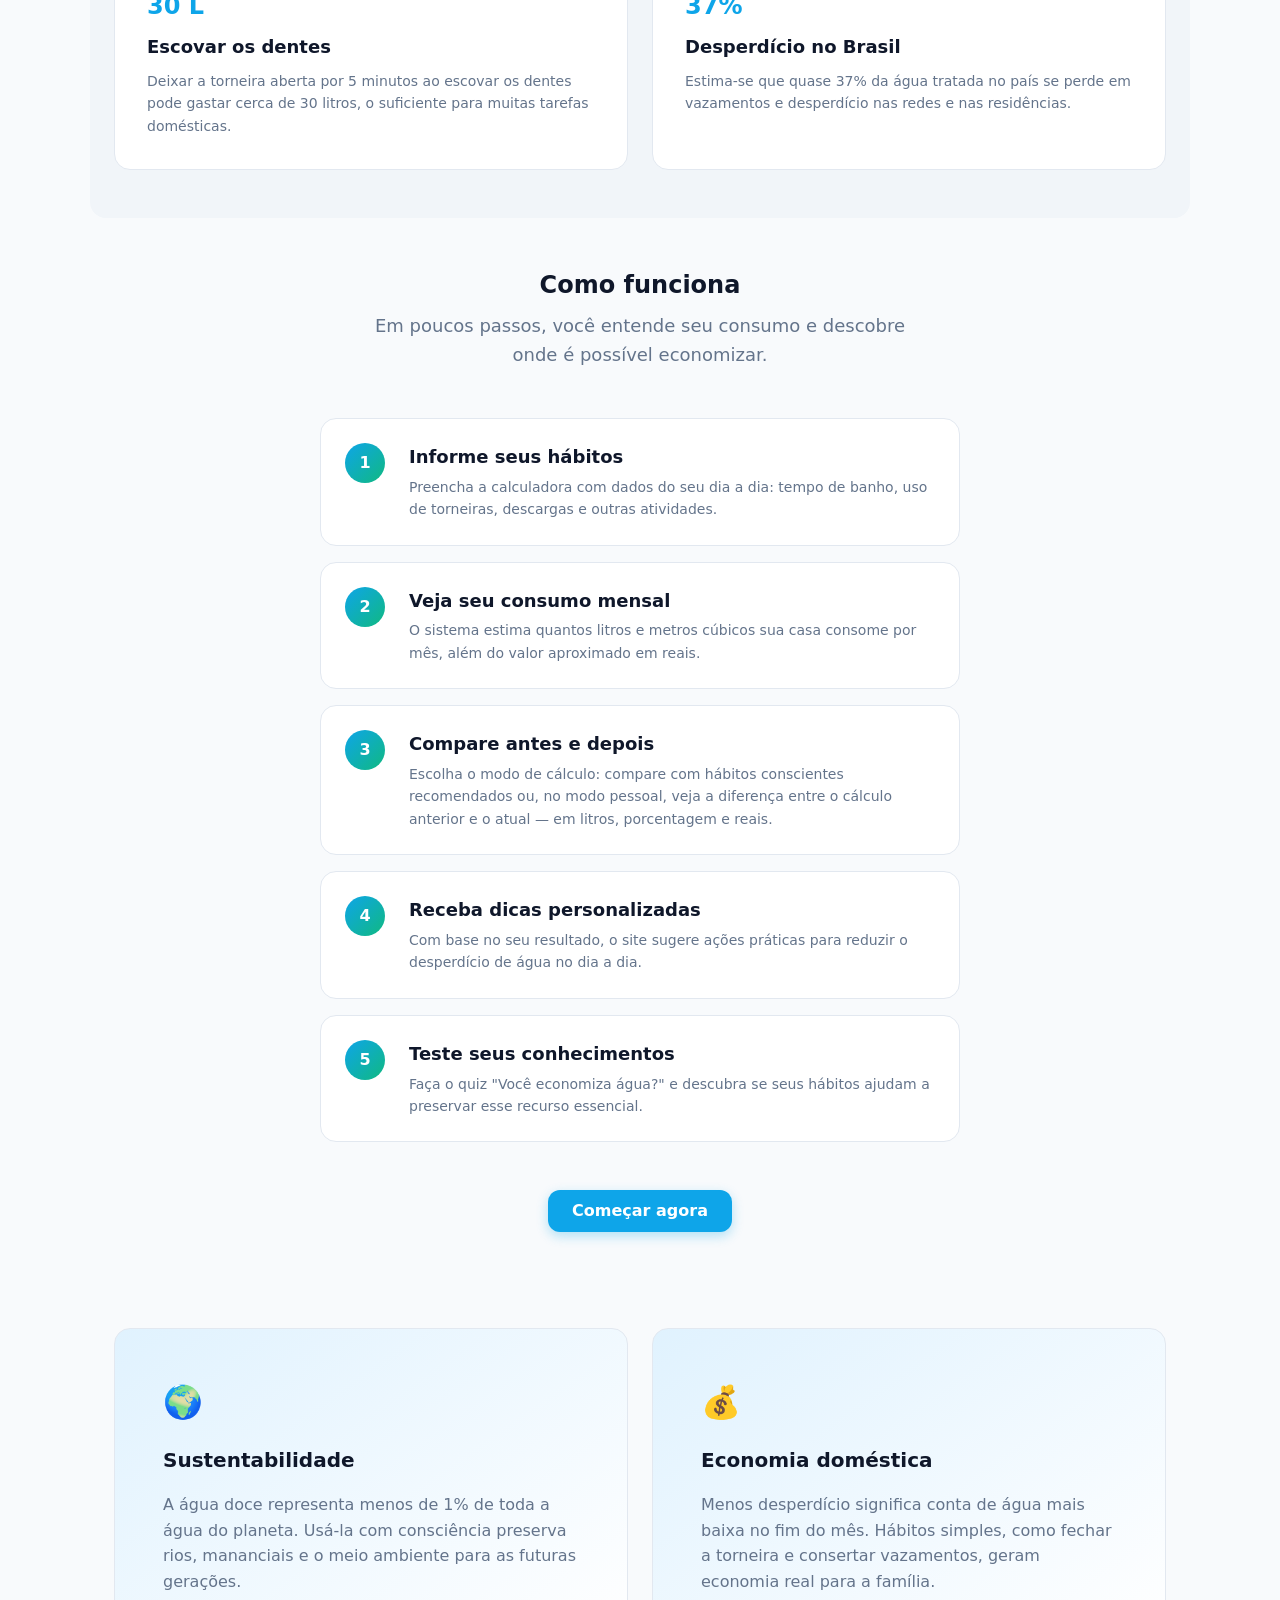
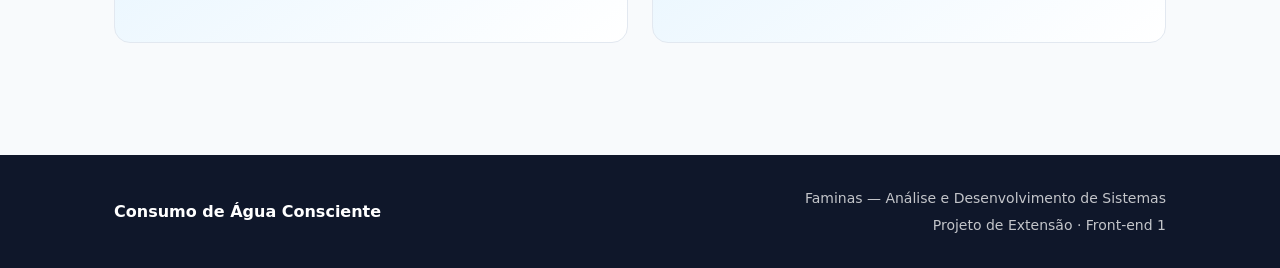
==== commit c7b197c6: "Ajustes de conteúdo na home e transparência na calculadora Alinhados textos da página inicial com os" ====
--- a/index.html
+++ b/index.html
@@ -44,8 +44,8 @@
             Use a água com <span>consciência</span>
           </h1>
           <p class="hero-description">
-            Descubra quanto água sua casa consome por mês, simule economia real
-            e aprenda hábitos simples que protegem o planeta e o seu bolso.
+            Descubra quanto água sua casa consome por mês, compare cenários
+            de economia e aprenda hábitos simples que protegem o planeta e o seu bolso.
           </p>
           <div class="hero-actions">
             <a href="calculadora.html" class="btn btn--primary">Calcular consumo</a>
@@ -85,10 +85,10 @@
             <span class="card-icon" aria-hidden="true">⚖️</span>
             <h3 class="card-title">Antes × Depois</h3>
             <p class="card-text">
-              Compare seu consumo atual com um cenário otimizado e veja quanto
-              você pode economizar com mudanças simples.
-            </p>
-            <a href="calculadora.html" class="btn btn--secondary">Simular</a>
+              Compare com hábitos conscientes recomendados ou acompanhe sua
+              evolução entre dois cálculos e veja quanto pode economizar.
+            </p>
+            <a href="calculadora.html" class="btn btn--secondary">Comparar</a>
           </article>
 
           <article class="card">
@@ -187,8 +187,9 @@
             <div class="step-content">
               <h3 class="step-title">Compare antes e depois</h3>
               <p class="step-text">
-                Simule um cenário com hábitos mais conscientes e veja a economia
-                possível em litros, porcentagem e dinheiro.
+                Escolha o modo de cálculo: compare com hábitos conscientes
+                recomendados ou, no modo pessoal, veja a diferença entre o
+                cálculo anterior e o atual — em litros, porcentagem e reais.
               </p>
             </div>
           </li>
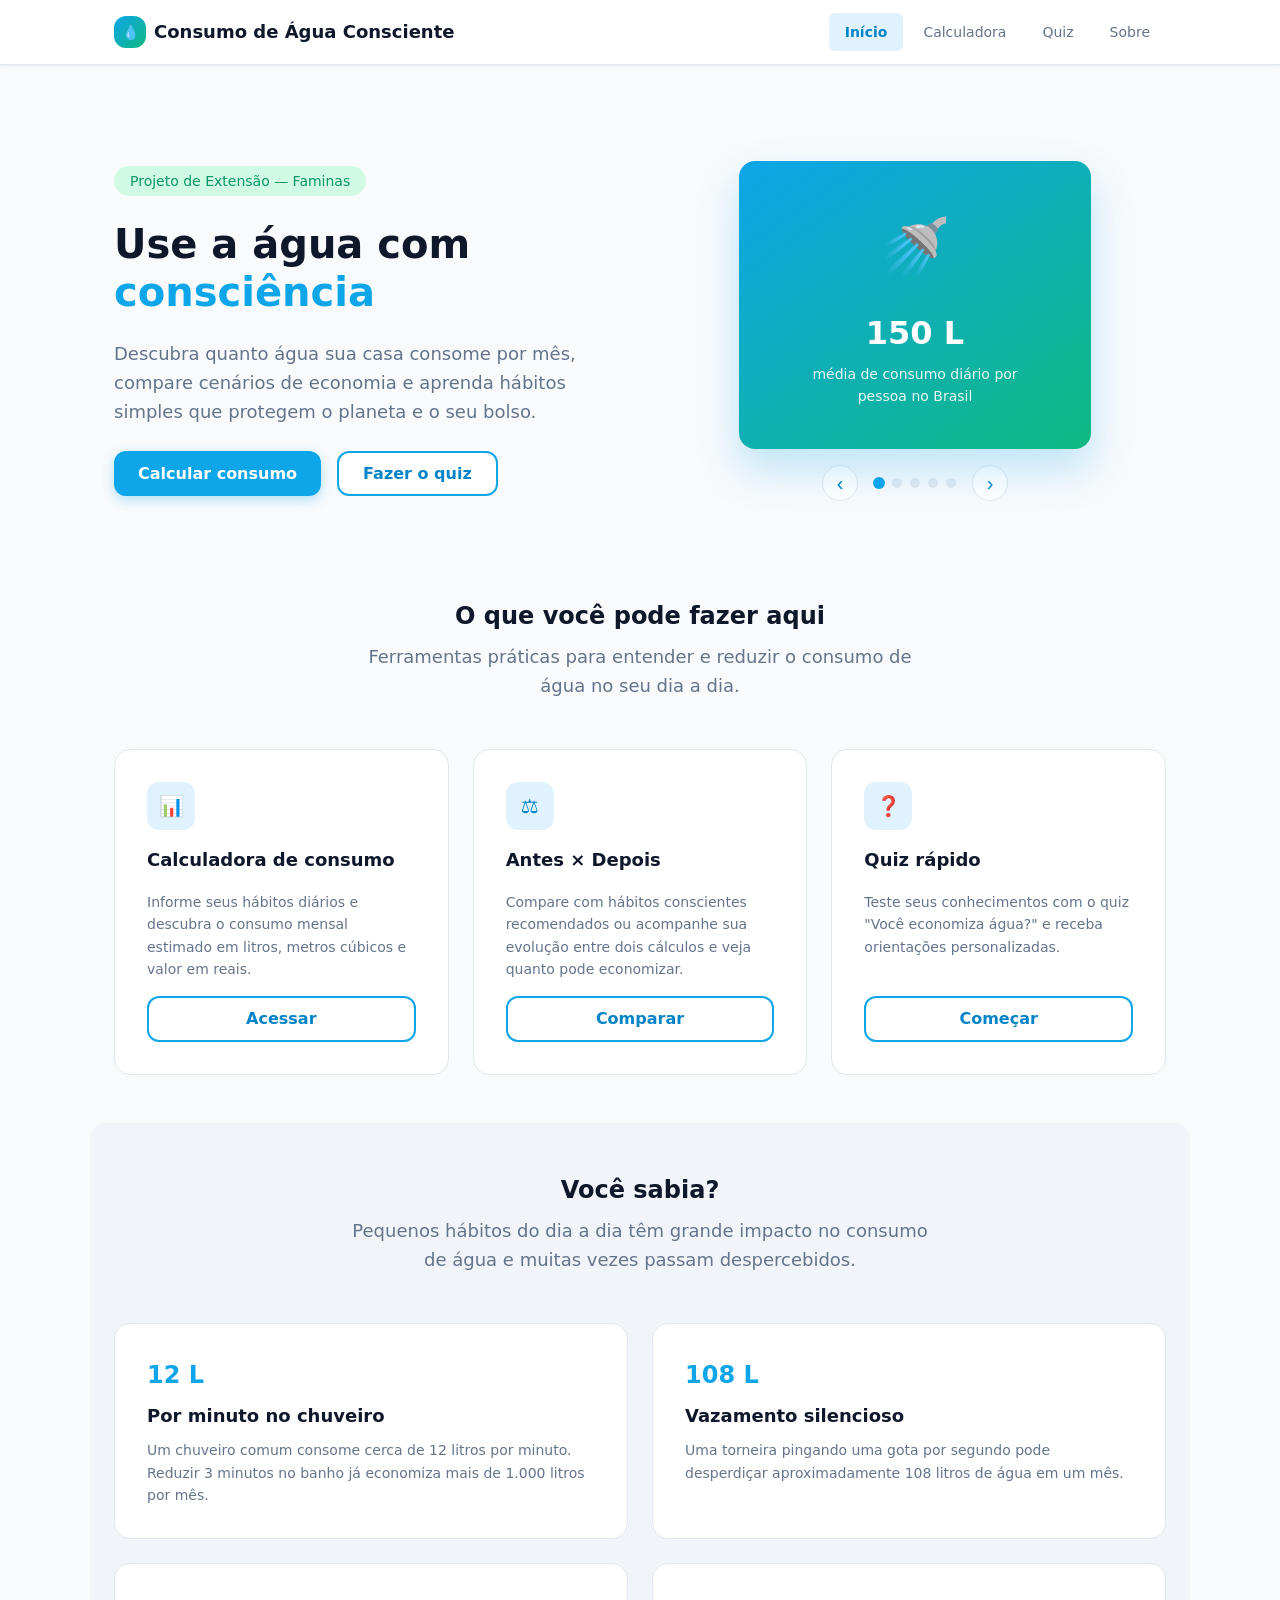
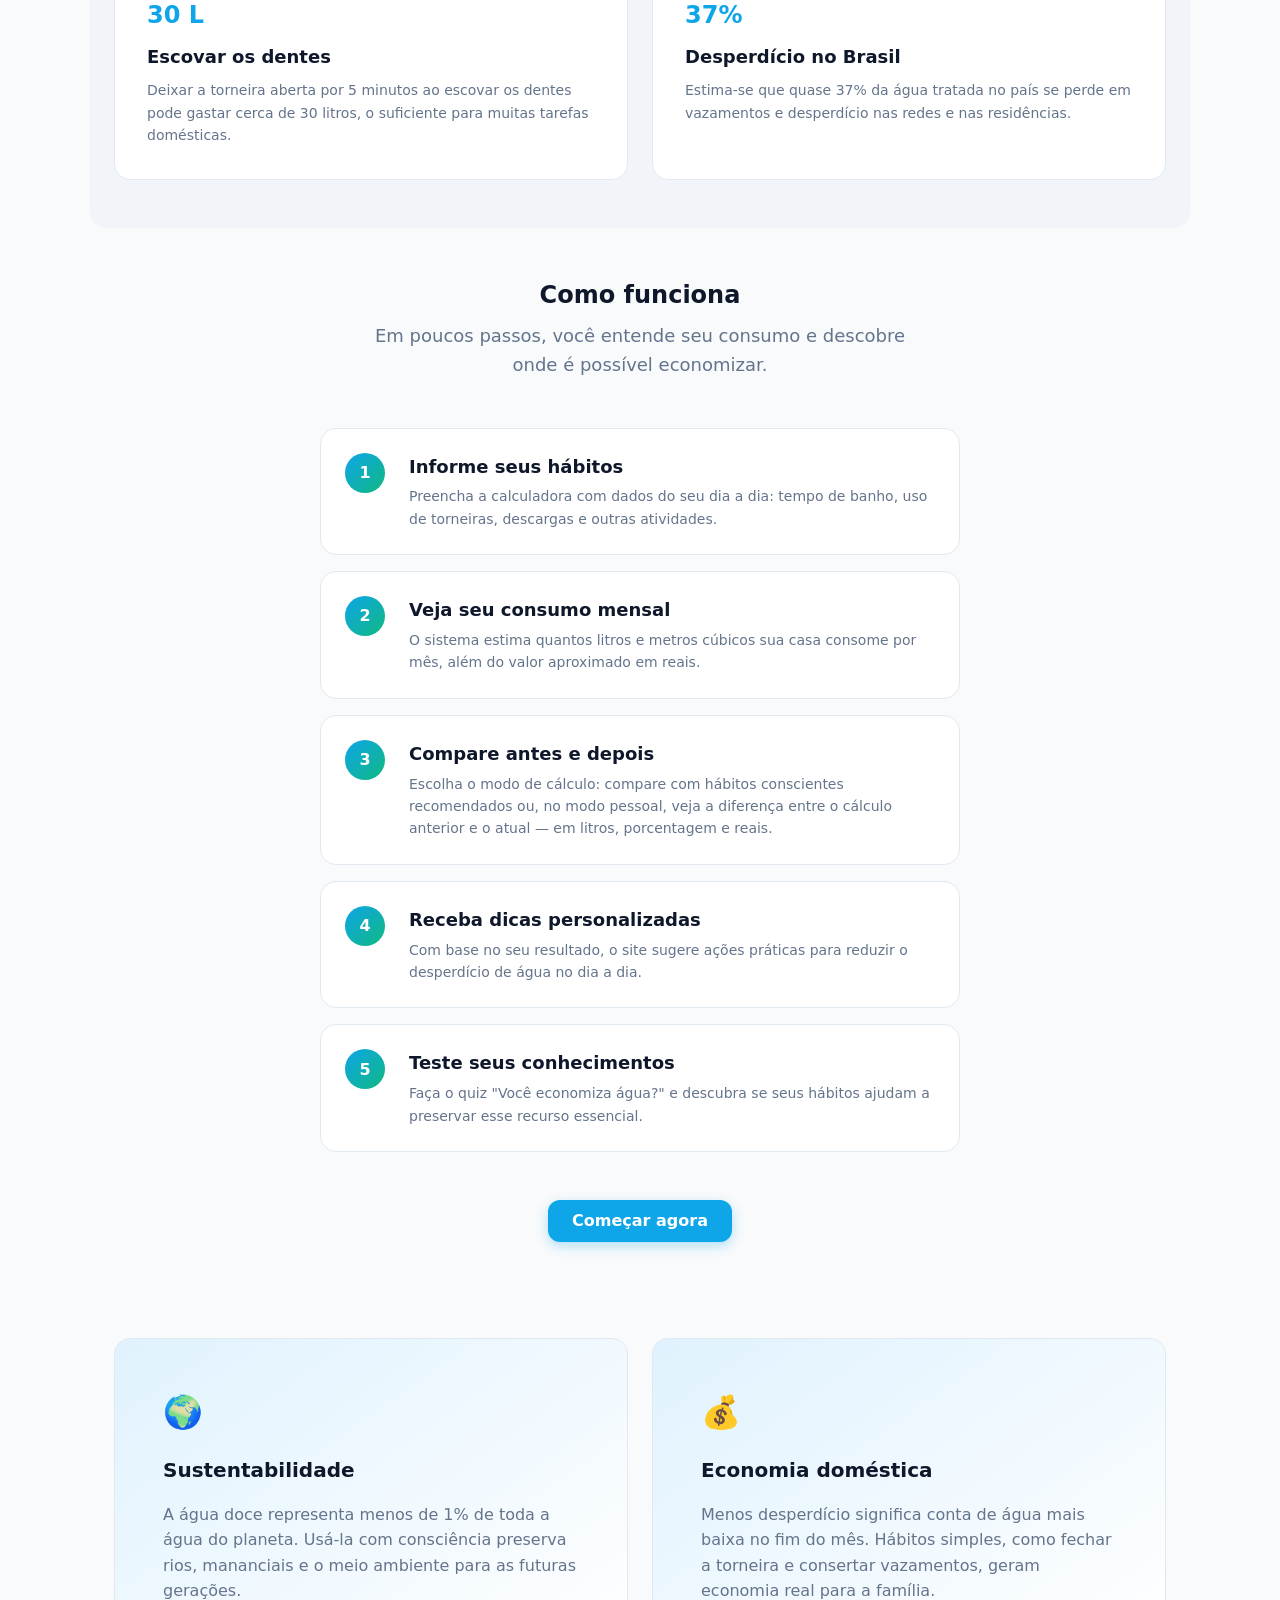
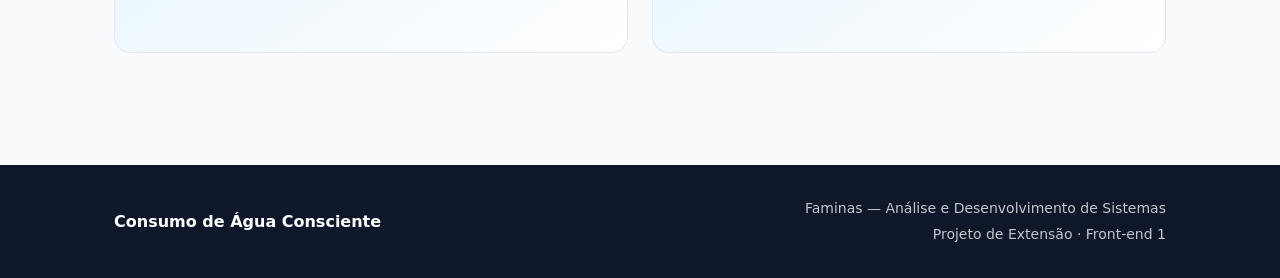
==== commit 14177c38: "Carrossel na home, integrantes no Sobre e fluxo de reset na calculadora - Carrossel de curiosidades " ====
--- a/index.html
+++ b/index.html
@@ -53,11 +53,65 @@
           </div>
         </div>
 
-        <aside class="hero-visual" aria-hidden="true">
-          <div class="hero-card">
-            <p class="hero-card-icon">🚿</p>
-            <p class="hero-card-value">150 L</p>
-            <p class="hero-card-label">média de consumo diário por pessoa no Brasil</p>
+        <aside class="hero-visual" aria-label="Curiosidades sobre consumo de água">
+          <div class="hero-carousel" id="hero-carousel">
+            <div class="hero-carousel-viewport" aria-live="polite">
+              <ul class="hero-carousel-track">
+                <li class="hero-carousel-slide is-active" data-slide="0">
+                  <article class="hero-card">
+                    <p class="hero-card-icon" aria-hidden="true">🚿</p>
+                    <p class="hero-card-value">150 L</p>
+                    <p class="hero-card-label">média de consumo diário por pessoa no Brasil</p>
+                  </article>
+                </li>
+                <li class="hero-carousel-slide" data-slide="1" aria-hidden="true">
+                  <article class="hero-card">
+                    <p class="hero-card-icon" aria-hidden="true">🚿</p>
+                    <p class="hero-card-value">12 L/min</p>
+                    <p class="hero-card-label">consumo médio de um chuveiro comum</p>
+                  </article>
+                </li>
+                <li class="hero-carousel-slide" data-slide="2" aria-hidden="true">
+                  <article class="hero-card">
+                    <p class="hero-card-icon" aria-hidden="true">💧</p>
+                    <p class="hero-card-value">108 L</p>
+                    <p class="hero-card-label">desperdiçados por mês com uma torneira pingando</p>
+                  </article>
+                </li>
+                <li class="hero-carousel-slide" data-slide="3" aria-hidden="true">
+                  <article class="hero-card">
+                    <p class="hero-card-icon" aria-hidden="true">🌍</p>
+                    <p class="hero-card-value">37%</p>
+                    <p class="hero-card-label">da água tratada perdida no Brasil</p>
+                  </article>
+                </li>
+                <li class="hero-carousel-slide" data-slide="4" aria-hidden="true">
+                  <article class="hero-card">
+                    <p class="hero-card-icon" aria-hidden="true">⏱️</p>
+                    <p class="hero-card-value">1.000 L</p>
+                    <p class="hero-card-label">economizados ao reduzir 3 minutos no banho</p>
+                  </article>
+                </li>
+              </ul>
+            </div>
+
+            <div class="hero-carousel-controls">
+              <button type="button" class="hero-carousel-btn hero-carousel-btn--prev" aria-label="Curiosidade anterior">
+                ‹
+              </button>
+
+              <div class="hero-carousel-dots" role="tablist" aria-label="Escolher curiosidade">
+                <button type="button" class="hero-carousel-dot is-active" role="tab" aria-selected="true" aria-label="Curiosidade 1 de 5" data-slide="0"></button>
+                <button type="button" class="hero-carousel-dot" role="tab" aria-selected="false" aria-label="Curiosidade 2 de 5" data-slide="1"></button>
+                <button type="button" class="hero-carousel-dot" role="tab" aria-selected="false" aria-label="Curiosidade 3 de 5" data-slide="2"></button>
+                <button type="button" class="hero-carousel-dot" role="tab" aria-selected="false" aria-label="Curiosidade 4 de 5" data-slide="3"></button>
+                <button type="button" class="hero-carousel-dot" role="tab" aria-selected="false" aria-label="Curiosidade 5 de 5" data-slide="4"></button>
+              </div>
+
+              <button type="button" class="hero-carousel-btn hero-carousel-btn--next" aria-label="Próxima curiosidade">
+                ›
+              </button>
+            </div>
           </div>
         </aside>
       </section>
@@ -259,6 +313,7 @@
     </div>
   </footer>
 
+  <script src="js/hero.js"></script>
   <script src="js/main.js"></script>
 </body>
 </html>
--- a/css/layout.css
+++ b/css/layout.css
@@ -265,6 +265,134 @@
   opacity: 0.9;
 }
 
+/* ========== Carrossel do hero ========== */
+.hero-carousel {
+  width: 100%;
+  max-width: 22rem;
+  display: flex;
+  flex-direction: column;
+  gap: var(--space-md);
+}
+
+.hero-carousel-viewport {
+  display: grid;
+  width: 100%;
+  min-height: 18rem;
+}
+
+.hero-carousel-track {
+  display: grid;
+  grid-template-columns: 1fr;
+  list-style: none;
+  margin: 0;
+  padding: 0;
+  width: 100%;
+  min-height: 18rem;
+}
+
+.hero-carousel-slide {
+  grid-area: 1 / 1;
+  width: 100%;
+  min-height: 18rem;
+  opacity: 0;
+  visibility: hidden;
+  transition: opacity 0.45s ease, visibility 0.45s ease;
+  pointer-events: none;
+}
+
+.hero-carousel-slide.is-active {
+  opacity: 1;
+  visibility: visible;
+  pointer-events: auto;
+  z-index: 1;
+}
+
+.hero-carousel-slide .hero-card {
+  width: 100%;
+  max-width: none;
+  height: 18rem;
+  display: flex;
+  flex-direction: column;
+  align-items: center;
+  justify-content: center;
+  box-sizing: border-box;
+}
+
+.hero-carousel-slide .hero-card-label {
+  max-width: 15rem;
+  line-height: var(--line-height);
+  margin: 0;
+}
+
+.hero-carousel-controls {
+  display: flex;
+  align-items: center;
+  justify-content: center;
+  gap: var(--space-md);
+}
+
+.hero-carousel-btn {
+  flex-shrink: 0;
+  width: 2.25rem;
+  height: 2.25rem;
+  border: 1px solid var(--color-border);
+  border-radius: var(--radius-full);
+  background-color: var(--color-bg-card);
+  color: var(--color-primary-dark);
+  font-size: var(--font-size-xl);
+  line-height: 1;
+  cursor: pointer;
+  transition: background-color var(--transition), border-color var(--transition);
+}
+
+.hero-carousel-btn:hover {
+  background-color: var(--color-primary-light);
+  border-color: var(--color-primary);
+}
+
+.hero-carousel-btn:focus {
+  outline: none;
+  border-color: var(--color-primary);
+  box-shadow: 0 0 0 3px var(--color-primary-light);
+}
+
+.hero-carousel-dots {
+  display: flex;
+  align-items: center;
+  gap: var(--space-sm);
+}
+
+.hero-carousel-dot {
+  width: 0.625rem;
+  height: 0.625rem;
+  padding: 0;
+  border: none;
+  border-radius: var(--radius-full);
+  background-color: var(--color-border);
+  cursor: pointer;
+  transition: background-color var(--transition), transform var(--transition);
+}
+
+.hero-carousel-dot:hover {
+  background-color: var(--color-primary);
+}
+
+.hero-carousel-dot.is-active {
+  background-color: var(--color-primary);
+  transform: scale(1.2);
+}
+
+.hero-carousel-dot:focus {
+  outline: none;
+  box-shadow: 0 0 0 3px var(--color-primary-light);
+}
+
+@media (prefers-reduced-motion: reduce) {
+  .hero-carousel-slide {
+    transition: none;
+  }
+}
+
 /* ========== Seções genéricas ========== */
 .section {
   padding: var(--space-2xl) 0;
@@ -397,25 +525,6 @@
   color: var(--color-text-muted);
   max-width: 36rem;
   margin: 0 auto;
-}
-
-.placeholder-box {
-  background-color: var(--color-bg-card);
-  border: 2px dashed var(--color-border);
-  border-radius: var(--radius-lg);
-  padding: var(--space-3xl) var(--space-xl);
-  text-align: center;
-  color: var(--color-text-muted);
-}
-
-.placeholder-box p {
-  font-size: var(--font-size-lg);
-  margin-bottom: var(--space-sm);
-}
-
-.placeholder-box small {
-  font-size: var(--font-size-sm);
-  color: var(--color-text-muted);
 }
 
 /* ========== Página Sobre ========== */
@@ -678,11 +787,31 @@
   margin-bottom: 0;
 }
 
-.author-name {
+.author-list-title {
+  font-size: var(--font-size-base);
+  font-weight: var(--font-weight-semibold);
+  color: var(--color-text);
   margin-top: var(--space-lg);
   padding-top: var(--space-lg);
   border-top: 1px solid var(--color-border);
-  color: var(--color-text);
+  margin-bottom: var(--space-md);
+}
+
+.author-list {
+  display: flex;
+  flex-direction: column;
+  gap: var(--space-sm);
+  text-align: left;
+  max-width: 24rem;
+  margin: 0 auto;
+}
+
+.author-list li {
+  font-size: var(--font-size-sm);
+  color: var(--color-text);
+  padding: var(--space-sm) var(--space-md);
+  background-color: var(--color-surface);
+  border-radius: var(--radius-sm);
 }
 
 /* ========== Footer ========== */
